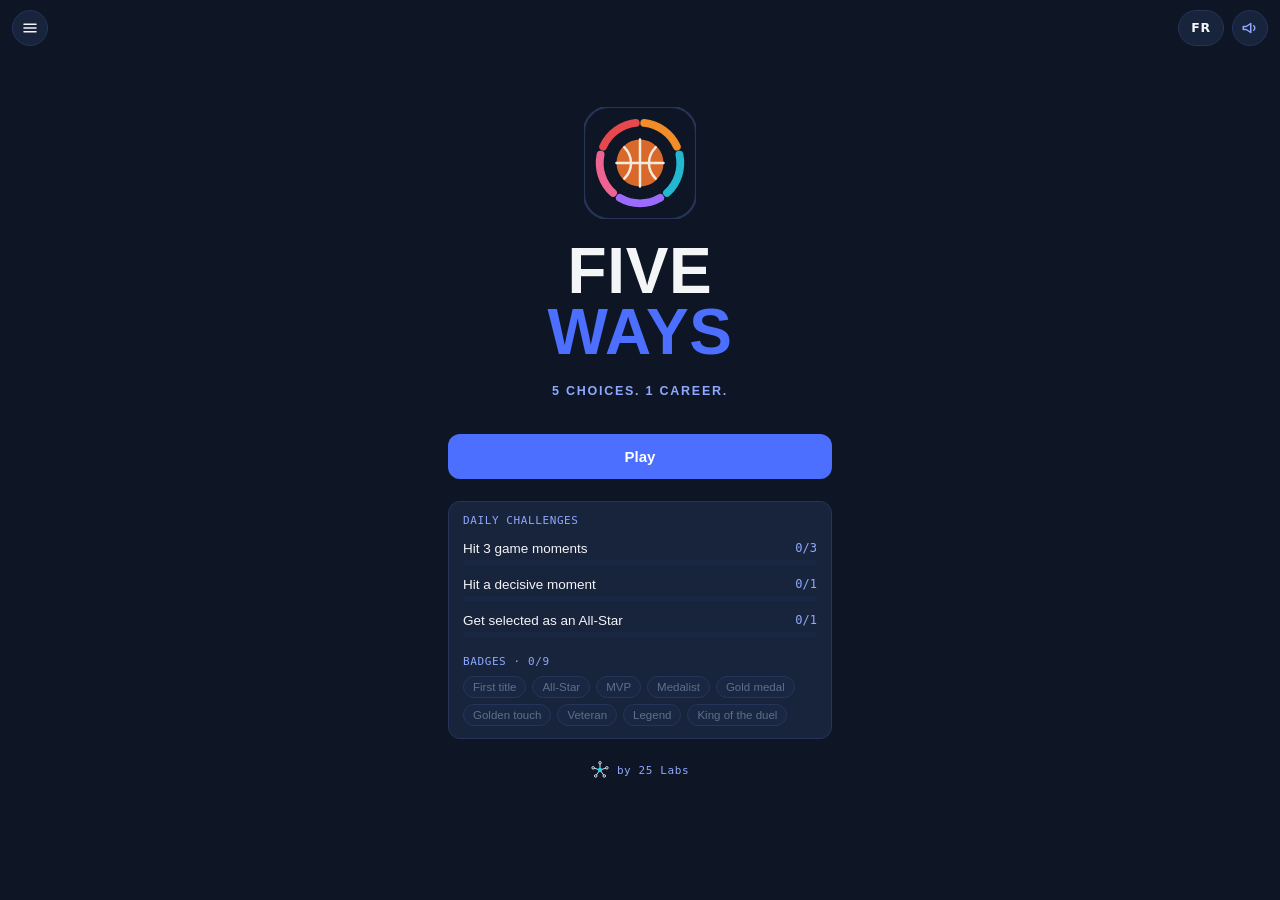
==== index.html @ 70a9d2b9 "Lycée jouable, offres universitaires, NCAA D1, contrats NBA, menu et carrières du jour, langue sur t" ====
<!DOCTYPE html>
<html lang="fr">
<head>
<meta charset="UTF-8">
<meta http-equiv="Content-Security-Policy" content="default-src 'none'; script-src 'self'; style-src 'self' 'unsafe-inline' https://fonts.googleapis.com; font-src https://fonts.gstatic.com; img-src 'self' data:; connect-src 'none'; form-action 'none'; base-uri 'none'; object-src 'none'">
<meta name="referrer" content="no-referrer">
<meta name="robots" content="index,follow">
<meta name="viewport" content="width=device-width, initial-scale=1, viewport-fit=cover">
<title>Five Ways</title>
<link rel="icon" href="data:image/svg+xml,%3Csvg xmlns='http://www.w3.org/2000/svg' viewBox='0 0 100 100'%3E%3Crect width='100' height='100' rx='22' fill='%230E1626'/%3E%3Ccircle cx='50' cy='50' r='34' fill='none' stroke='%234C6FFF' stroke-width='8'/%3E%3Ccircle cx='50' cy='50' r='19' fill='%23D9692B'/%3E%3C/svg%3E">
<link rel="preconnect" href="https://fonts.googleapis.com">
<link rel="preconnect" href="https://fonts.gstatic.com" crossorigin>
<link href="https://fonts.googleapis.com/css2?family=Oswald:wght@500;700&family=Anton&family=Inter:wght@400;500;600;700&family=JetBrains+Mono:wght@400&display=swap" rel="stylesheet">
<link rel="stylesheet" href="style.css">
</head>
<body>
<div class="wrap"><div id="app"></div></div>
<script src="i18n.js"></script>
<script src="data.js"></script>
<script src="engine.js"></script>
<script src="fun.js"></script>
<script src="contrats.js"></script>
<script src="menu.js"></script>
<script src="ui.js"></script>
</body>
</html>
---- style.css ----
:root{
    --bg:#0E1626; --surface:#18233C; --border:#26345A; --chip:#1A2742;
    --text:#F4F5F7; --text-muted:#8FA8FF;
    --accent:#4C6FFF; --accent-text:#FFFFFF;
    --gain:#4ADE9A; --perte:#E5484D;
    box-sizing:border-box;
    padding-top:env(safe-area-inset-top,0px);
    padding-bottom:env(safe-area-inset-bottom,0px);
    color-scheme:dark;
  }
  html{ scroll-padding-top:env(safe-area-inset-top,0px); height:100%; }
  *,*::before,*::after{ box-sizing:inherit; }
  body{
    margin:0; min-height:100%; background:var(--bg); color:var(--text);
    font-family:'Inter',sans-serif; -webkit-font-smoothing:antialiased;
  }
  .wrap{ max-width:420px; margin:0 auto; padding:56px 18px 48px; min-height:100vh; }
  .screen{ display:flex; flex-direction:column; gap:18px; }
  .logo{
    font-family:'Oswald','Impact',sans-serif; font-weight:700; font-size:15px;
    letter-spacing:0.06em; color:var(--accent); margin:0;
  }
  .titre-ecran{ font-family:'Oswald','Impact',sans-serif; font-size:26px; font-weight:700; margin:0; text-transform:uppercase; letter-spacing:.02em; line-height:1.15; }
  .champ{ display:flex; flex-direction:column; gap:9px; }
  .champ > span{ font-size:13px; color:var(--text-muted); font-weight:500; }
  input[type="text"]{
    font-family:'Inter',sans-serif; font-size:15px; padding:12px 13px;
    border-radius:10px; border:1px solid var(--border); background:var(--surface); color:var(--text);
  }
  .grille-postes{ display:flex; flex-wrap:wrap; gap:8px; }
  .pilule{
    font-family:'Inter',sans-serif; font-size:13.5px; font-weight:500;
    padding:8px 14px; border-radius:20px; border:1px solid var(--border);
    background:var(--surface); color:var(--text-muted); cursor:pointer;
  }
  .pilule.actif{ background:var(--accent); border-color:var(--accent); color:var(--accent-text); font-weight:700; }
  .stats-apercu{ display:flex; flex-direction:column; gap:9px; background:var(--surface); border:1px solid var(--border); border-radius:12px; padding:14px; }
  .ligne-stat{ display:grid; grid-template-columns:88px 1fr; align-items:center; gap:10px; font-size:12.5px; color:var(--text-muted); }
  .bar{ height:7px; border-radius:4px; background:var(--bg); border:1px solid var(--border); overflow:hidden; }
  .fill{ height:100%; background:var(--accent); }
  .bouton{
    font-family:'Inter',sans-serif; font-weight:700; font-size:15px;
    padding:14px; border:none; border-radius:12px; background:var(--accent); color:var(--accent-text);
    cursor:pointer;
  }
  .lien-reset{
    background:none; border:none; color:var(--text-muted); font-size:12.5px;
    text-decoration:underline; cursor:pointer; padding:4px 0; align-self:center;
  }
  .entete-tour{
    display:flex; flex-wrap:wrap; gap:8px; padding-bottom:14px; border-bottom:2px solid var(--border);
  }
  .puce{ width:10px; height:10px; border-radius:50%; align-self:center; }
  .meta{
    font-size:12.5px; font-weight:600; color:var(--text-muted);
    background:var(--surface); border:1px solid var(--border); border-radius:20px; padding:4px 10px;
  }
  .flavor{ font-size:14px; color:var(--text-muted); line-height:1.5; margin:0; }
  .pile-choix{ display:flex; flex-direction:column; gap:10px; }
  .carte-choix{
    font-family:'Inter',sans-serif; text-align:left; cursor:pointer;
    border:1px solid var(--border); background:var(--surface); border-radius:12px; padding:14px 15px;
    transition:border-color .15s ease;
  }
  .carte-choix:active{ border-color:var(--accent); }
  .carte-choix{ border-left:5px solid var(--barre,var(--border)); }
  .carte-choix p{ margin:0; font-size:14.5px; color:var(--text); font-weight:500; }
  .stats-mini{ display:flex; justify-content:space-between; padding-top:10px; border-top:1px dashed var(--border); }
  .stats-mini span{ font-size:11.5px; color:var(--text-muted); font-weight:600; }
  .recap{ font-size:14px; color:var(--text-muted); margin:0; }
  .score-affiche{ display:flex; align-items:baseline; gap:7px; }
  .score-valeur{ font-family:'Anton','Oswald','Impact',sans-serif; font-size:56px; font-weight:400; color:var(--accent); line-height:1; }
  .score-max{ font-size:18px; color:var(--text-muted); }
  .score-detail{ display:flex; flex-direction:column; gap:8px; background:var(--surface); border:1px solid var(--border); border-radius:12px; padding:14px; }
  .ligne-score{ display:flex; justify-content:space-between; font-size:14px; color:var(--text-muted); }
  .ligne-score span:last-child{ color:var(--text); font-weight:700; }
  .ligne-score.malus span:last-child{ color:var(--accent); }
  .badges{ display:flex; flex-wrap:wrap; gap:8px; }
  .badge{ font-size:12.5px; font-weight:700; color:var(--accent); background:color-mix(in srgb, var(--accent) 15%, transparent); padding:6px 12px; border-radius:20px; }
  .deltas{ display:flex; flex-wrap:wrap; gap:8px; }
  .delta{ font-size:13px; font-weight:600; padding:6px 11px; border-radius:8px; background:var(--surface); border:1px solid var(--border); color:var(--text-muted); }
  .delta.pos{ color:var(--gain); border-color:var(--gain); }
  .delta.neg{ color:var(--perte); border-color:var(--perte); }
  .match-issue{ background:var(--surface); border:1px solid var(--border); border-left:4px solid var(--text-muted); border-radius:0 12px 12px 0; padding:14px 15px; display:flex; flex-direction:column; gap:6px; }
  .match-issue.ok{ border-left-color:var(--accent); }
  .match-titre{ margin:0; font-size:12.5px; font-weight:700; color:var(--text-muted); }
  .match-issue.ok .match-titre{ color:var(--accent); }
  .match-choix{ margin:0; font-size:14.5px; font-weight:600; color:var(--text); }
  .match-narration{ margin:0; font-size:13.5px; color:var(--text-muted); line-height:1.5; }
  .carte-choix{ display:flex; align-items:center; gap:12px; }
  .carte-choix p{ flex:1; }
  .ico{ width:24px; display:flex; justify-content:center; }
  .risque{ font-size:11px; letter-spacing:2px; color:var(--perte); white-space:nowrap; }
  .stat-m{ display:flex; flex-direction:column; align-items:center; gap:4px; }
  .stat-m i{ display:block; width:34px; height:4px; border-radius:2px; background:var(--chip); overflow:hidden; }
  .stat-m i b{ display:block; height:100%; background:var(--accent); }
  .carte-fin{ border-radius:16px; padding:18px; border:2px solid var(--rar); background:color-mix(in srgb,var(--rar) 10%,var(--surface)); display:flex; flex-direction:column; gap:12px; }
  .rar-nom{ margin:0; font-family:'Oswald','Impact',sans-serif; font-size:14px; letter-spacing:.12em; color:var(--rar); font-weight:700; }
  .rar-nom-joueur{ margin:0; font-family:'Oswald','Impact',sans-serif; font-size:28px; text-transform:uppercase; font-weight:700; line-height:1.1; }
  .rar-pct{ margin:0; font-size:13px; color:var(--text-muted); }
  .profil{ display:flex; flex-direction:column; gap:7px; }
  .profil-l{ display:grid; grid-template-columns:112px 1fr; align-items:center; gap:10px; font-size:12px; color:var(--text-muted); }
  .profil-l i{ display:block; height:8px; border-radius:4px; background:var(--chip); overflow:hidden; }
  .profil-l i b{ display:block; height:100%; }
  .chiffre{ font-family:'Anton','Oswald','Impact',sans-serif; font-weight:400; }
  .stat-m b.n{ font-family:'Anton','Oswald',sans-serif; font-weight:400; font-size:14px; }
  .byline{ margin:0; font-family:'JetBrains Mono',ui-monospace,monospace; font-weight:400; font-size:11px; letter-spacing:.6px; color:var(--text-muted); }
  .rival-card{ background:color-mix(in srgb,#E5484D 12%,var(--surface)); border:1px solid #E5484D; border-radius:12px; padding:12px 14px; display:flex; flex-direction:column; gap:4px; }
  .rival-titre{ margin:0; font-size:12.5px; font-weight:700; color:color-mix(in srgb,#E5484D 70%,var(--text)); }
  .rival-ligne{ margin:0; font-size:13.5px; color:var(--text); line-height:1.5; }

  /* ---- Match jouable ---- */
  .tableau{ display:grid; grid-template-columns:1fr auto 1fr; align-items:center; gap:8px; background:#0A101D; border:1px solid var(--border); border-radius:14px; padding:12px 12px; }
  .tab-eq{ display:flex; align-items:center; gap:8px; }
  .tab-eq.droite{ justify-content:flex-end; }
  .tab-eq i{ width:10px; height:34px; border-radius:3px; display:block; border:1px solid rgba(255,255,255,.25); }
  .tab-nom{ font-family:'Oswald','Impact',sans-serif; font-weight:700; letter-spacing:.06em; font-size:15px; }
  .tab-score{ font-family:'Anton','Oswald','Impact',sans-serif; font-weight:400; font-size:34px; line-height:1; display:inline-block; transition:transform .25s ease, color .25s ease; }
  .tab-score.bump{ animation:bump .5s ease; color:var(--accent); }
  .tab-centre{ display:flex; flex-direction:column; align-items:center; gap:2px; }
  .tab-temps{ font-family:'JetBrains Mono',ui-monospace,monospace; font-size:13px; color:#FFB44D; font-weight:400; }
  .tab-dom{ font-size:9.5px; letter-spacing:.1em; color:var(--text-muted); font-weight:600; }
  .carte-match .pct{ display:flex; flex-direction:column; align-items:flex-end; min-width:54px; font-size:12px; color:var(--text-muted); line-height:1.1; }
  .carte-match .pct b{ font-size:26px; color:var(--text); }
  .carte-match .pct small{ font-size:10px; letter-spacing:.1em; font-weight:700; color:var(--barre); }
  .carte-match{ transition:transform .12s ease, border-color .15s ease; }
  .carte-match:active{ transform:scale(.98); }
  .aide-geste{ margin:0; font-size:12.5px; color:var(--text-muted); text-align:center; }
  .action-choisie{ display:flex; align-items:center; gap:12px; background:var(--surface); border:1px solid var(--border); border-left:5px solid var(--barre,var(--border)); border-radius:12px; padding:14px 15px; }
  .action-choisie p{ flex:1; margin:0; font-size:14.5px; font-weight:500; }
  .action-choisie .pct{ font-size:12px; color:var(--text-muted); }
  .action-choisie .pct b{ font-size:30px; color:var(--text); }
  .jauge{ position:relative; height:46px; border-radius:23px; background:#0A101D; border:1px solid var(--border); overflow:hidden; }
  #jauge-zone{ position:absolute; top:0; bottom:0; background:linear-gradient(180deg,#4ADE9A,#22A06B); opacity:.9; }
  #jauge-curseur{ position:absolute; top:-2px; bottom:-2px; width:6px; margin-left:-3px; background:#fff; border-radius:3px; box-shadow:0 0 10px rgba(255,255,255,.9); left:0; }
  .bouton-geste{ font-family:'Oswald','Impact',sans-serif; font-size:22px; letter-spacing:.08em; padding:18px; }
  .bouton-geste:active{ transform:scale(.97); }
  .bouton:disabled{ opacity:.6; }
  .suspense{ min-height:150px; display:flex; align-items:center; justify-content:center; }
  .points{ font-family:'Anton','Oswald',sans-serif; font-size:64px; letter-spacing:.2em; color:var(--text-muted); animation:pulse 0.7s ease-in-out infinite; }
  .mot{ font-family:'Anton','Oswald','Impact',sans-serif; font-size:54px; text-transform:uppercase; text-align:center; line-height:1.05; animation:slam .45s cubic-bezier(.2,1.6,.4,1); }
  .mot.ok{ color:var(--gain); text-shadow:0 0 24px rgba(74,222,154,.5); }
  .mot.ko{ color:var(--perte); text-shadow:0 0 24px rgba(229,72,77,.45); }
  .apres{ display:none; flex-direction:column; gap:14px; }
  .apres.visible{ display:flex; animation:monter .45s ease both; }
  .fin-match{ margin:0; text-align:center; font-family:'Oswald','Impact',sans-serif; font-size:20px; letter-spacing:.1em; font-weight:700; }
  .fin-match.ok{ color:var(--gain); } .fin-match.ko{ color:var(--perte); }
  .narration{ margin:0; text-align:center; font-size:15px; line-height:1.5; }
  .fil{ display:flex; flex-direction:column; gap:7px; background:var(--surface); border:1px solid var(--border); border-radius:12px; padding:12px 13px; }
  .actu{ display:flex; gap:10px; align-items:baseline; font-size:13.5px; line-height:1.4; }
  .actu .src{ font-family:'JetBrains Mono',ui-monospace,monospace; font-size:10px; letter-spacing:.08em; color:var(--accent); background:color-mix(in srgb,var(--accent) 15%,transparent); padding:2px 7px; border-radius:6px; flex:none; }
  /* ---- Bilan de saison ---- */
  .bilan-saison{ background:var(--surface); border:1px solid var(--border); border-radius:14px; padding:14px 15px; display:flex; flex-direction:column; gap:10px; }
  .vd{ display:flex; justify-content:space-between; align-items:baseline; }
  .vd .chiffre{ font-size:40px; line-height:1; }
  .vd .rang{ font-size:13px; color:var(--text-muted); font-weight:600; }
  .playoffs{ display:flex; align-items:center; gap:12px; font-size:13px; color:var(--text-muted); }
  .playoffs .pts{ display:flex; gap:5px; }
  .playoffs .pts i{ width:22px; height:8px; border-radius:4px; background:var(--chip); }
  .playoffs .pts i.on{ background:var(--accent); }
  /* ---- Animations ---- */
  .anim{ animation:monter .5s ease both; }
  .screen{ animation:apparait .3s ease both; }
  @keyframes monter{ from{ opacity:0; transform:translateY(14px);} to{ opacity:1; transform:none;} }
  @keyframes apparait{ from{ opacity:0;} to{ opacity:1;} }
  @keyframes pulse{ 0%,100%{ opacity:.35;} 50%{ opacity:1;} }
  @keyframes slam{ from{ transform:scale(2.2); opacity:0;} to{ transform:scale(1); opacity:1;} }
  @keyframes bump{ 0%{ transform:scale(1);} 40%{ transform:scale(1.22);} 100%{ transform:scale(1);} }
  @media (prefers-reduced-motion: reduce){ .anim,.screen,.mot,.apres.visible,.tab-score.bump,.points{ animation:none !important; } }
  /* ---- Son, toasts, défis ---- */
  #btn-son{ position:fixed; top:calc(10px + env(safe-area-inset-top,0px)); right:12px; z-index:20; width:36px; height:36px; border-radius:50%; border:1px solid var(--border); background:var(--surface); color:var(--text-muted); display:flex; align-items:center; justify-content:center; cursor:pointer; }
  #toast{ position:fixed; left:50%; bottom:calc(22px + env(safe-area-inset-bottom,0px)); transform:translate(-50%,30px); opacity:0; z-index:30; background:var(--surface); color:var(--text); border:2px solid var(--accent); border-radius:12px; padding:11px 16px; font-size:13.5px; font-weight:700; max-width:88vw; text-align:center; pointer-events:none; transition:opacity .25s ease, transform .25s ease; }
  #toast.toast-vu{ opacity:1; transform:translate(-50%,0); }
  .bloc-defis{ width:100%; text-align:left; background:var(--surface); border:1px solid var(--border); border-radius:12px; padding:12px 14px; }
  .defi{ display:grid; grid-template-columns:1fr auto; gap:4px 10px; padding:6px 0; font-size:13.5px; }
  .defi i{ grid-column:1 / -1; display:block; height:5px; border-radius:3px; background:var(--chip); overflow:hidden; }
  .defi i b{ display:block; height:100%; background:var(--accent); }
  .defi.fait .defi-v{ color:var(--gain); font-weight:700; }
  .defi.fait i b{ background:var(--gain); }
  .defi-v{ color:var(--text-muted); font-family:'JetBrains Mono',ui-monospace,monospace; font-size:12px; }
  .chips-badges{ display:flex; flex-wrap:wrap; gap:6px; }
  .badge-m{ font-size:11.5px; padding:4px 9px; border-radius:14px; border:1px solid var(--border); color:#5E6E8C; background:var(--chip); }
  .badge-m.on{ color:#F5C542; border-color:#F5C542; background:color-mix(in srgb,#F5C542 12%,transparent); font-weight:700; }

  /* ---- Playoffs ---- */
  .bracket{ display:grid; grid-template-columns:repeat(4,1fr); gap:6px; }
  .bracket .etape{ display:flex; flex-direction:column; gap:5px; align-items:flex-start; font-size:10.5px; color:var(--text-muted); font-weight:600; letter-spacing:.02em; }
  .bracket .etape i{ display:block; width:100%; height:6px; border-radius:3px; background:var(--chip); }
  .bracket .etape.passe i{ background:var(--gain); }
  .bracket .etape.courant i{ background:#F5C542; box-shadow:0 0 10px rgba(245,197,66,.6); animation:pulse 1.2s ease-in-out infinite; }
  .bracket .etape.courant{ color:#F5C542; }
  .bracket .etape.elimine i{ background:var(--perte); }
  .annonce{ border-radius:14px; padding:14px 15px; display:flex; flex-direction:column; gap:6px; border:2px solid var(--gain); background:color-mix(in srgb,var(--gain) 10%,var(--surface)); }
  .annonce.ko{ border-color:var(--perte); background:color-mix(in srgb,var(--perte) 10%,var(--surface)); }
  .annonce-t{ margin:0; font-family:'Oswald','Impact',sans-serif; font-weight:700; letter-spacing:.06em; font-size:22px; color:var(--gain); }
  .annonce.ko .annonce-t{ color:var(--perte); }
  .annonce-s{ margin:0; font-size:13.5px; line-height:1.5; color:var(--text); }

/* Sélecteur de pays et de langue */
.select-pays{ width:100%; padding:13px 12px; border-radius:12px; border:1px solid var(--border); background:var(--surface); color:var(--text); font:inherit; font-size:15px; }
.select-pays:focus{ outline:2px solid var(--accent); outline-offset:1px; }
#btn-langue{ position:fixed; top:calc(10px + env(safe-area-inset-top,0px)); right:56px; z-index:20; height:36px; padding:0 12px; border-radius:18px; border:1px solid var(--border); background:var(--surface); color:var(--text); font:600 12.5px/1 'Inter',system-ui,sans-serif; letter-spacing:.06em; cursor:pointer; }
#btn-langue:focus-visible{ outline:2px solid var(--accent); outline-offset:2px; }
.tab-eq i.drap{ width:22px; height:34px; display:flex; flex-direction:column; overflow:hidden; border-radius:4px; }
.tab-eq i.drap u{ flex:1; display:block; text-decoration:none; }
.tab-eq i.drap{ width:22px; height:34px; display:flex; flex-direction:column; overflow:hidden; border-radius:4px; }
.tab-eq i.drap u{ flex:1; display:block; text-decoration:none; }
.aide-dur{ color:#F5C542 !important; font-weight:600; }

/* Menu */
#btn-menu{ position:fixed; top:calc(10px + env(safe-area-inset-top,0px)); left:12px; z-index:20; width:36px; height:36px; border-radius:50%; border:1px solid var(--border); background:var(--surface); color:var(--text); display:flex; align-items:center; justify-content:center; cursor:pointer; }
#btn-menu:focus-visible{ outline:2px solid var(--accent); outline-offset:2px; }
#menu-fond{ position:fixed; inset:0; z-index:60; background:rgba(5,9,18,.78); display:flex; justify-content:center; align-items:flex-start; overflow-y:auto; padding:calc(16px + env(safe-area-inset-top,0px)) 14px 24px; }
.menu-panneau{ width:100%; max-width:520px; background:var(--bg,#0E1626); border:1px solid var(--border); border-radius:16px; padding:16px; display:flex; flex-direction:column; gap:10px; }
.menu-tete{ display:flex; justify-content:space-between; align-items:center; }
.contrat-chip{ margin:0; font-size:12.5px; font-weight:600; color:var(--text-muted); text-align:center; letter-spacing:.02em; }
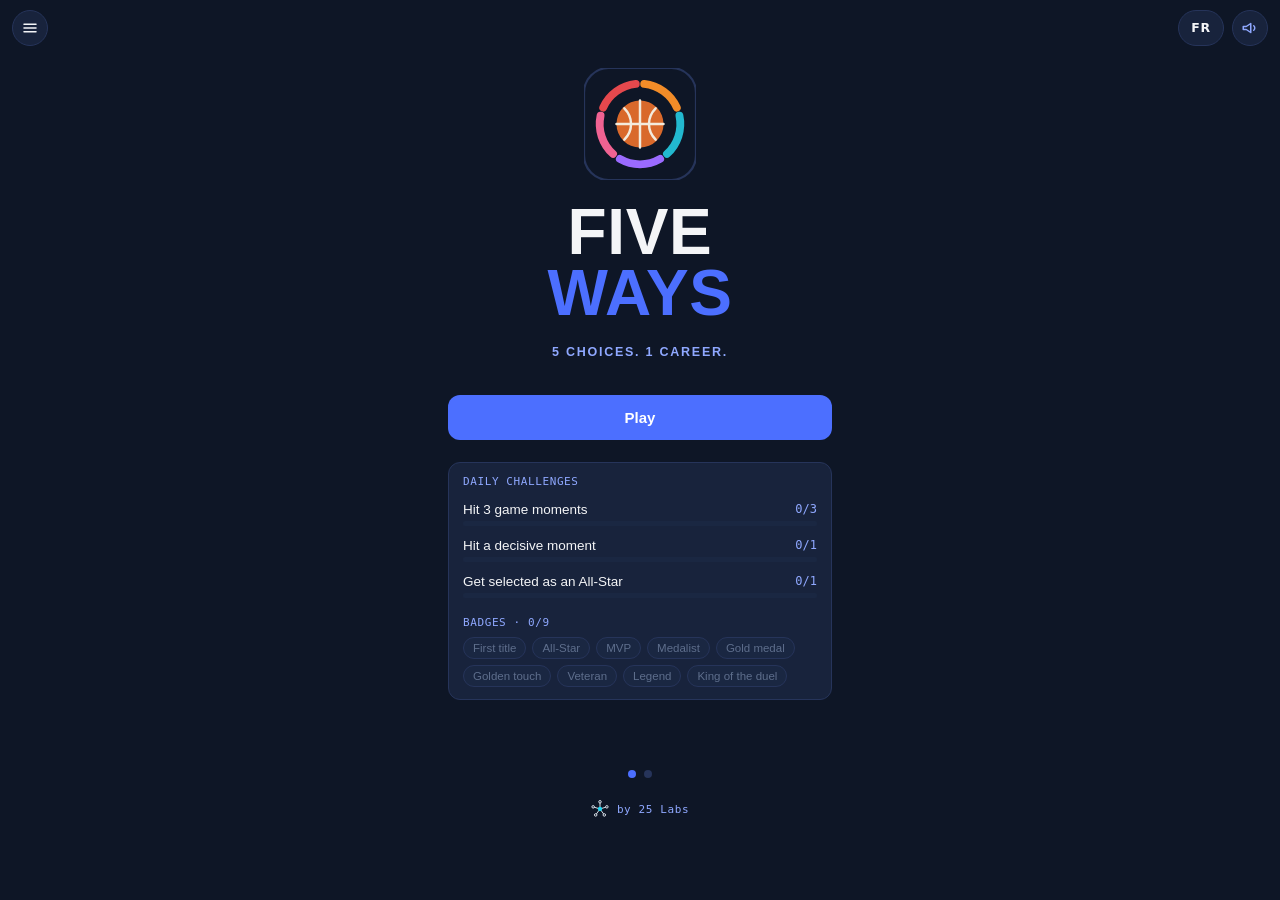
==== commit ed50a146: "Versionner les fichiers pour que le lien se mette à jour tout de suite Co-Authored-By: Claude Sonnet" ====
--- a/index.html
+++ b/index.html
@@ -11,16 +11,16 @@
 <link rel="preconnect" href="https://fonts.googleapis.com">
 <link rel="preconnect" href="https://fonts.gstatic.com" crossorigin>
 <link href="https://fonts.googleapis.com/css2?family=Oswald:wght@500;700&family=Anton&family=Inter:wght@400;500;600;700&family=JetBrains+Mono:wght@400&display=swap" rel="stylesheet">
-<link rel="stylesheet" href="style.css">
+<link rel="stylesheet" href="style.css?v=20261021b">
 </head>
 <body>
 <div class="wrap"><div id="app"></div></div>
-<script src="i18n.js"></script>
-<script src="data.js"></script>
-<script src="engine.js"></script>
-<script src="fun.js"></script>
-<script src="contrats.js"></script>
-<script src="menu.js"></script>
-<script src="ui.js"></script>
+<script src="i18n.js?v=20261021b"></script>
+<script src="data.js?v=20261021b"></script>
+<script src="engine.js?v=20261021b"></script>
+<script src="fun.js?v=20261021b"></script>
+<script src="contrats.js?v=20261021b"></script>
+<script src="menu.js?v=20261021b"></script>
+<script src="ui.js?v=20261021b"></script>
 </body>
 </html>
--- a/style.css
+++ b/style.css
@@ -214,3 +214,16 @@
 .menu-panneau{ width:100%; max-width:520px; background:var(--bg,#0E1626); border:1px solid var(--border); border-radius:16px; padding:16px; display:flex; flex-direction:column; gap:10px; }
 .menu-tete{ display:flex; justify-content:space-between; align-items:center; }
 .contrat-chip{ margin:0; font-size:12.5px; font-weight:600; color:var(--text-muted); text-align:center; letter-spacing:.02em; }
+
+#barre-bas{ display:flex; gap:10px; justify-content:center; margin:22px 0 8px; }
+.bb-btn{ flex:1; max-width:200px; min-height:44px; padding:10px 14px; border-radius:12px; border:1px solid var(--border); background:var(--surface); color:var(--text); font:inherit; font-size:13.5px; font-weight:600; cursor:pointer; }
+.bb-btn:focus-visible{ outline:2px solid var(--accent); outline-offset:2px; }
+.bb-alerte{ border-color:#E5484D; color:#E5484D; }
+
+.swipe-accueil{ width:100%; }
+.swipe-piste{ display:flex; overflow-x:auto; scroll-snap-type:x mandatory; scrollbar-width:none; -webkit-overflow-scrolling:touch; }
+.swipe-piste::-webkit-scrollbar{ display:none; }
+.swipe-page{ flex:0 0 100%; scroll-snap-align:start; text-align:left; }
+.swipe-points{ display:flex; gap:8px; justify-content:center; margin-top:10px; }
+.swipe-points i{ width:8px; height:8px; border-radius:50%; background:var(--border); cursor:pointer; }
+.swipe-points i.on{ background:var(--accent); }
